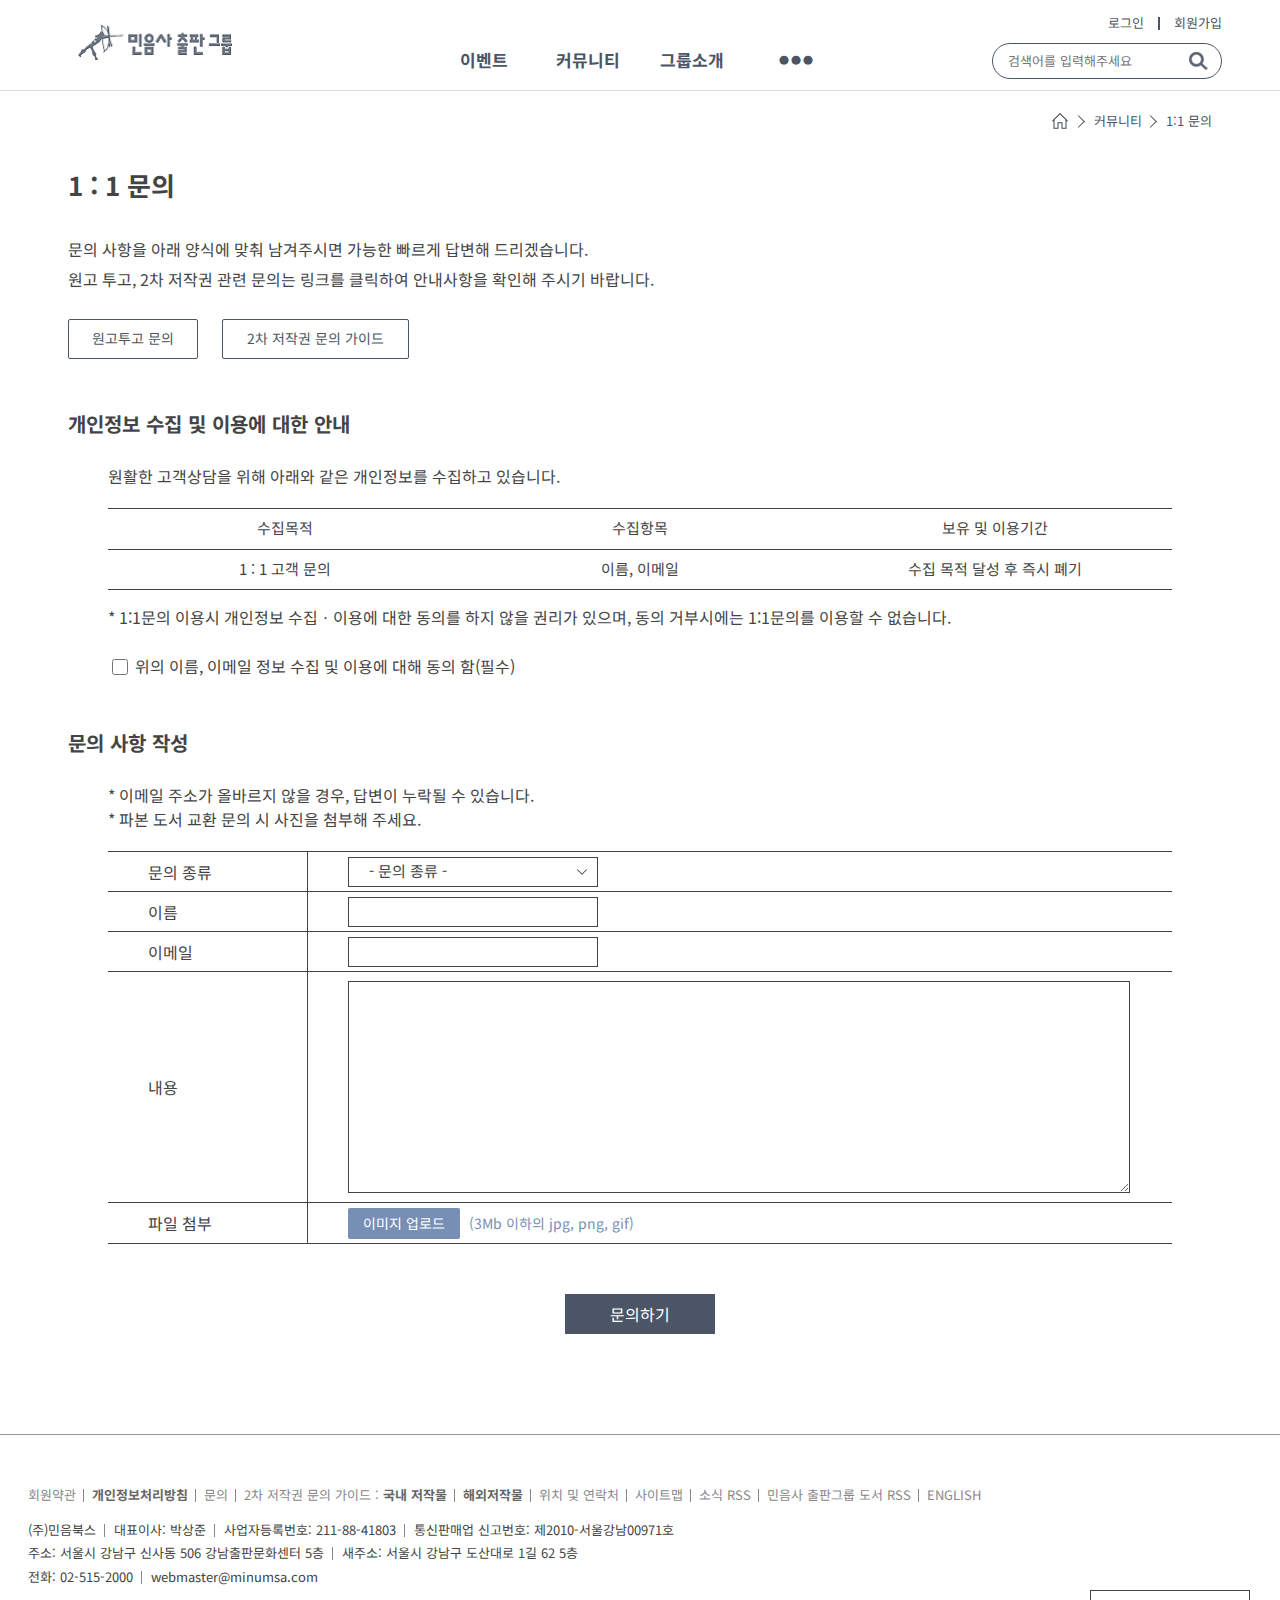
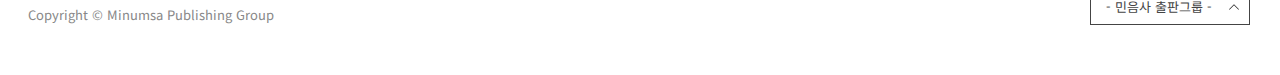
==== contact.html @ 5f8151c1 "first commit" ====
<!DOCTYPE html>
<html lang="ko">
<head>
    <meta charset="UTF-8">
    <meta http-equiv="X-UA-Compatible" content="IE=edge">
    <meta name="viewport" content="width=device-width">
    <meta name="author" content="ljy0123">
    <meta name="description" content="민음사 사이트 개인적으로 수정한 포트폴리오용 사이트입니다.">
    <meta name="keywords" content="웹퍼블리싱, 포트폴리오, 웹퍼블리싱 포트폴리오">

    <title>1:1 문의 | 민음사 출판그룹</title>

    <!-- css style -->
    <link rel="stylesheet" href="assets/css/reset.css">
    <link rel="stylesheet" href="assets/css/contact-style.css">

    <!-- favicon -->
    <link rel="stylesheet" href="assets/icons/favicon.ico">
    <link rel="apple-touch-icon-precomposed" sizes="72x72" href="assets/icons/favicon_72.png">
    <link rel="apple-touch-icon-precomposed" sizes="96x96" href="assets/icons/favicon_96.png">
    <link rel="apple-touch-icon-precomposed" sizes="144x144" href="assets/icons/favicon_144.png">
    <link rel="apple-touch-icon-precomposed" sizes="192x192" href="assets/icons/favicon_192.png">
    <link rel="icon" type="image/png" sizes="192x192"  href="assets/icons/favicon_192.png">
    <link rel="icon" type="image/png" sizes="32x32" href="assets/icons/favicon_32.png">
    <link rel="icon" type="image/png" sizes="96x96" href="assets/icons/favicon_96.png">
    <link rel="icon" type="image/png" sizes="16x16" href="assets/icons/favicon_16.png">

    <!-- 웹 폰트 -->
    <link href="https://fonts.googleapis.com/css2?family=Noto+Sans+KR:wght@100;300;400;500;700;900&display=swap" rel="stylesheet">

    <!-- HTLM5shiv ie6~8 -->
    <!--[if lt IE 9]> 
      <script src="assets/js/html5shiv.min.js"></script>
      <script type="text/javascript">
         alert("현재 브라우저는 지원하지 않습니다. 크롬 브라우저를 추천합니다.!");
      </script>
   <![endif]-->
</head>
<body>
    <div id="wrap">
        <header id="header">
            <div class="container">
                <div class="row">
                    <div class="header clearfix">
                        <h1 class="logo">
                            <a href="index.html">
                                <img src="assets/img/header-logo.png" alt="민음사 출판그룹 로고 이미지">
                            </a>
                        </h1>
                        <!-- //header_logo -->
                        <nav class="nav">
                            <ul class="clearfix">
                                <li><a href="javascript:;">이벤트</a>
                                    <ul class="submenu"></ul>
                                </li>
                                <li><a href="javascript:;">커뮤니티</a>
                                    <ul class="submenu">
                                        <li><a href="javascript:;">소식&amp;공지</a></li>
                                        <li><a href="javascript:;">행사스케치</a></li>
                                        <li><a href="javascript:;">자료실</a></li>
                                        <li><a href="javascript:;">동영상자료</a></li>
                                        <li><a href="javascript:;">책의 사생활</a></li>
                                        <li><a href="series1.html">연재</a></li>
                                        <li><a href="javascript:;">보도자료</a></li>
                                        <li><a href="javascript:;">원고투고</a></li>
                                        <li><a href="javascript:;">2차 저작권 가이드</a></li>
                                        <li><a href="contact.html">1:1 문의</a></li>
                                    </ul>
                                </li>
                                <li><a href="javascript:;">그룹소개</a>
                                    <ul class="submenu">
                                        <li><a href="javascript:;">브랜드 소개</a></li>
                                        <li><a href="javascript:;">인사말</a></li>
                                        <li><a href="javascript:;">역사</a></li>
                                        <li><a href="javascript:;">채용정보</a></li>
                                        <li><a href="javascript:;">거래처 안내</a></li>
                                        <li><a href="javascript:;">찾아오시는 길</a></li>
                                    </ul>
                                </li>
                                <li><a href="javascript:;">&#9679; &#9679; &#9679;</a>
                                    <ul class="submenu">
                                        <li><a href="javascript:;">출판그룹 도서 DB</a></li>
                                        <li><a href="javascript:;">출판그룹 작가 DB</a></li>
                                        <li><a href="javascript:;">도서목록 다운로드</a></li>
                                    </ul>
                                </li>
                            </ul>
                        </nav>
                        <!-- //nav -->
                        <div class="hd_right">
                            <div class="sign">
                                <a href="login.html" class="login">로그인</a>
                                <a href="javascript:;" class="signin">회원가입</a>
                            </div>
                            <!-- //log_in -->
                            <div class="search_area">
                                <form>
                                    <fieldset>
                                        <legend class="ir_so">검색창</legend>
                                        <label for="search"></label>
                                        <input type="text" id="search" class="search_text" placeholder="검색어를 입력해주세요">
                                        <button id="search_btn" type="submit" class="submit_btn" title="검색"></button>
                                    </fieldset>
                                </form>
                            </div>
                            <!-- //search -->
                        </div>
                        <!-- //hd_right -->
                    </div>
                </div>
            </div>
            <!-- //.header -->
            <div class="nav_bg"></div>
        </header>
        <!-- //#header -->

        <main id="main">
            <section id="loaction">
                <div class="container">
                    <div class="row">
                        <h2 class="ir_so">현재 위치 표시</h2>
                    <ul class="location">
                        <li>
                            <a href="index.html">
                                <img src="assets/img/home_icon.png" alt="홈으로 바로가기">
                            </a>
                        </li>
                        <li><span>커뮤니티</span></li>
                        <li><a href="contact.html">1:1 문의</a></li>
                    </ul>
                    <!-- //ul.location -->
                    </div>
                </div>
            </section>
            <!-- //#location -->
            
            <section id="contact">
                <div class="container">
                    <div class="row">
                        <div class="contact">
                            <h2>1 : 1 문의</h2>
                            <p>
                                문의 사항을 아래 양식에 맞춰 남겨주시면 가능한 빠르게 답변해 드리겠습니다.<br>
                                원고 투고, 2차 저작권 관련 문의는 링크를 클릭하여 안내사항을 확인해 주시기 바랍니다.
                            </p>
                            <ul>
                                <li><a href="javascript:;">원고투고 문의</a></li>
                                <li><a href="javascript:;">2차 저작권 문의 가이드</a></li>
                            </ul>
                            <!-- //contact - top_desc -->
                            <div class="contact_detail">
                                <form>
                                    <fieldset>
                                        <div class="privacy">
                                            <h3>개인정보 수집 및 이용에 대한 안내</h3>
                                            <p>원활한 고객상담을 위해 아래와 같은 개인정보를 수집하고 있습니다.</p>
                                            <table class="privacy_table">
                                                <caption class="ir_so">개인정보 수집 및 이용에 대한 안내</caption>
                                                <colgroup>
                                                    <col span="3" style ="width : 33.3333%">
                                                </colgroup>
                                                <thead>
                                                    <tr>
                                                        <td>수집목적</td>
                                                        <td>수집항목</td>
                                                        <td>보유 및 이용기간</td>
                                                    </tr>
                                                </thead>
                                                <tbody>
                                                    <tr>
                                                        <td>1 : 1 고객 문의</td>
                                                        <td>이름, 이메일</td>
                                                        <td>수집 목적 달성 후 즉시 폐기</td>
                                                    </tr>
                                                </tbody>
                                            </table>
                                            <em>* 1:1문의 이용시 개인정보 수집ㆍ이용에 대한 동의를 하지 않을 권리가 있으며, 동의 거부시에는 1:1문의를 이용할 수 없습니다.</em>
                                            <div class="privacy_input">
                                                <input type="checkbox" id="privacy_agree" class="contact_form">
                                                <label for="privacy_agree">위의 이름, 이메일 정보 수집 및 이용에 대해 동의 함(필수)</label>
                                                <span class="error">필수 선택 항목 입니다.</span>
                                            </div>
                                        </div>
                                        <!-- //privacy -->
                                        <div class="detail">
                                            <h3>문의 사항 작성</h3>
                                            <p>
                                                * 이메일 주소가 올바르지 않을 경우, 답변이 누락될 수 있습니다.<br>
                                                * 파본 도서 교환 문의 시 사진을 첨부해 주세요.
                                            </p>
                                            <table>
                                                <caption class="ir_so">문의 사항 작성 표</caption>
                                                <colgroup>
                                                    <col style = "width : 200px">
                                                    <col>
                                                </colgroup>
                                                <tbody>
                                                    <tr>
                                                        <td>
                                                            <label for="contact_type">문의 종류</label>
                                                        </td>
                                                        <td>
                                                            <select name="contact_type" id="contact_type" class="contact_form">
                                                                <option value="#">- 문의 종류 -</option>
                                                                <option value="contact1">홈페이지 이용 문의</option>
                                                                <option value="contact2">구매/파본/교환</option>
                                                                <option value="contact3">민음사 도서 문의</option>
                                                                <option value="contact4">황금가지 도서 문의</option>
                                                                <option value="contact5">민음인 도서 문의</option>
                                                                <option value="contact6">판미동 도서 문의</option>
                                                                <option value="contact7">사이언스북스 도서 문의</option>
                                                                <option value="contact8">세미콜론 도서 문의</option>
                                                                <option value="contact9">반비 도서 문의</option>
                                                                <option value="contact10">민음북클럽 문의</option>
                                                                <option value="contact11">문학잡지&lt;릿터&gt;문의</option>
                                                                <option value="contact12">인문잡지&lt;한편&gt;문의</option>
                                                            </select>
                                                            <span class="error">필수 선택 항목 입니다.</span>
                                                        </td>
                                                    </tr>
                                                    <tr>
                                                        <td>
                                                            <label for="user_name">이름</label>
                                                        </td>
                                                        <td>
                                                            <input type="text" id="user_name" name="user_name" class="contact_form">
                                                            <span class="error">필수 입력 항목 입니다.</span>
                                                        </td>
                                                    </tr>
                                                    <tr>
                                                        <td>
                                                            <label for="user_email">이메일</label>
                                                        </td>
                                                        <td>
                                                            <input type="email" id="user_email" name="user_email" class="contact_form email">
                                                            <span class="error">필수 입력 항목 입니다.</span>
                                                        </td>
                                                    </tr>
                                                    <tr>
                                                        <td>
                                                            <label for="contact_content">내용</label>
                                                        </td>
                                                        <td>
                                                            <textarea name="contact_content" id="contact_content" cols="120" rows="10" class="contact_form"></textarea>
                                                            <br><span class="error">필수 입력 항목 입니다.</span>
                                                        </td>
                                                    </tr>
                                                    <tr>
                                                        <td>
                                                            파일 첨부
                                                        </td>
                                                        <td>
                                                            <div class="addfile_btn">
                                                                <label for="contact_addfile">이미지 업로드</label>
                                                                <input type="file" id="contact_addfile" name="contact_addfile" accept=".jpg,.png,.gif">
                                                            </div>
                                                            <em>
                                                                (3Mb 이하의 jpg, png, gif)
                                                            </em>
                                                        </td>
                                                    </tr>
                                                </tbody>
                                            </table>
                                        </div>
                                        <!-- // detail -->
                                        <div class="contact_btn">
                                            <button type="submit" class="ct_btn" title="문의하기">문의하기</button>
                                        </div>
                                        <!-- // contact_btn -->
                                    </fieldset>
                                </form>
                            </div>
                            <!-- //contact_detail -->
                        </div>
                        <!-- //.contact -->
                    </div>
                </div>
            </section>
            <!-- //#contact -->
        </main>
        <!-- //main -->
        
        <footer id="footer">
            <div class="container">
                <div class="row">
                    <div class="footer clearfix">
                        <div class="footer_left">
                            <div class="footer_link">
                                <ul>
                                    <li><a href="javascript:;">회원약관</a></li>
                                    <li><a href="javascript:;"><b>개인정보처리방침</b></a></li>
                                    <li><a href="javascript:;">문의</a></li>
                                    <li>
                                        <a href="javascript:;">
                                            <span>2차 저작권 문의 가이드 :</span>
                                            <b>국내 저작물</b>
                                        </a>
                                    </li>
                                    <li><a href="javascript:;"><b>해외저작물</b></a></li>
                                    <li><a href="javascript:;">위치 및 연락처</a></li>
                                    <li><a href="javascript:;">사이트맵</a></li>
                                    <li><a href="javascript:;">소식 RSS</a></li>
                                    <li><a href="javascript:;">민음사 출판그룹 도서 RSS</a></li>
                                    <li><a href="javascript:;">ENGLISH</a></li>
                                </ul>
                            </div>
                            <!-- //footer_link -->
                            <div class="footer_info">
                                <address>
                                    <span>(주)민음북스</span>
                                    <span>대표이사: 박상준</span>
                                    <span>사업자등록번호: 211-88-41803</span>
                                    <span class="no_bar">통신판매업 신고번호: 제2010-서울강남00971호</span>
                                    <span>주소: 서울시 강남구 신사동 506 강남출판문화센터 5층</span>
                                    <span class="no_bar">새주소: 서울시 강남구 도산대로 1길 62 5층</span>
                                    <span>전화: 02-515-2000</span>
                                    <span class="no_bar">webmaster@minumsa.com</span>
                                </address>
                            </div>
                            <!-- //footer_info -->
                            <div class="footer_copy">
                                <p>Copyright © Minumsa Publishing Group</p>
                            </div>
                        </div>
                        <!-- //footer_left -->
                        <div class="footer_right">
                            <div class="familysite">
                                <label for="family_select" class="ir_so">민음사 출판그룹 패밀리 사이트</label>
                                <select id="family_select" name="family_select">
                                    <option value="#"> - 민음사 출판그룹 -</option>
                                    <option value="#">민음사 출판그룹</option>
                                    <option value="#">민음사</option>
                                    <option value="#">황금가지</option>
                                    <option value="#">사이언스북스</option>
                                    <option value="#">세미콜론</option>
                                    <option value="#">민음인</option>
                                    <option value="#">판미동</option>
                                    <option value="#">반비</option>
                                    <option value="#">펄프</option>
                                    <option value="#">비룡소</option>
                                </select>
                            </div>
                            <!-- //familysite -->
                        </div>
                        <!-- //footer_right -->
                    </div>
                    <!-- //.footer -->
                </div>
            </div>
        </footer>
        <!-- //#footer -->
    </div>
    <!-- //wrap -->

    <!-- javascript -->
    <script src="assets/js/contact.js"></script>
</body>
</html>
---- assets/css/contact-style.css ----
@charset "utf-8";

/* layout */
#wrap {
    min-width: 1280px;
    overflow: hidden;
    background: #fff;
}
#header {
    height: 90px;
    background-color: #fff;
    border-bottom: 1px solid #ddd;
}
#main {margin-bottom: 100px;}
#loaction {margin: 20px 0;}
#series {}
#footer {border-top: 1px solid #999;}

/* container */
.container {
    position: relative;
    width: 1280px; height: inherit;
    margin: 0 auto;
}

/* row */
.row {padding: 0 28px;}

/* header */
.header {height: 90px;}
.header .logo {
    float: left;
    width: 155px; height: 60px; 
    padding: 24px 0 0 50px;
    box-sizing: border-box;
}
.header .logo img {width: 155px;}

.header .nav {
    width: 416px; height: 60px;
    margin: 0 auto;
    padding-top: 30px;
}
.header .nav > ul > li {
    float: left;
    width: 25%;
    text-align: center;
}
.header .nav > ul > li > a {
    display: block;
    position: relative;
    height: 60px;
    line-height: 60px;
    font-size: 17px;
    font-weight: 700;
    color: #4b5565;
}
.header .nav > ul > li > a::after {
    content: '';
	position: absolute; 
    left: 50%; bottom: 0;
    z-index: 20;
	width: 0; height: 2px; 
    background: #778fb5;
	transition: all .3s ease-in-out;
}
.header .nav > ul > li:hover > a {color: #778fb5;}
.header .nav > ul > li:hover > a::after {
    left: 0;
    width: 100%;
}
.header .nav > ul > li:nth-child(4) > a {font-size: 10px;}

.submenu {
    display: none;
    position: absolute;
    left: 0; top: 90px;
    z-index: 10;
    width: 100%; height: 60px; 
    line-height: 60px; 
    text-align: center;
}
.submenu > div:first-child {height: 0;}
.submenu li {
    display: inline-block;
    padding: 0 16px;
}
.submenu li a {
    display: block;
    position: relative;
    font-size: 16px;
    font-weight: 500;
    color: #4b5565;
}
.submenu li a::after {
    content: '';
	position: absolute;
    left: 50%; bottom: 0;
	width: 0; height: 2px;
    background: #778fb5;
	transition: all .3s ease-in-out;
}
.submenu li:hover a{color: #778fb5;}
.submenu li:hover a::after {
    left: 0;
    width: 100%;
}
.header .nav > ul > li:hover .submenu {display: block;}

.header .hd_right {
    position: absolute; 
    right: 58px; top: 13px;
}
.header .hd_right .sign {
    padding-bottom: 10px;
    text-align: right;
}
.header .hd_right .sign a {
    color: #4b5565;
    font-weight: 400;
}
.header .hd_right .sign a.login {
    position: relative; 
    margin-right: 26px;
}
.header .hd_right .sign a.signin::before {
    content: ''; 
    position: absolute; 
    right: 62px; top: 4px; 
    width: 2px; height: 13px; 
    background-color: #4b5565;
    cursor: auto;
}

.header .hd_right .search_area form fieldset {
    position: relative;
    height: 36px;
}
.header .hd_right .search_area form fieldset input.search_text {
    width: 230px; height: 36px;
    padding: 0 41px 1px 15px;
    border: 1px solid #4b5565;
    border-radius: 20px;
    box-sizing: border-box;
    outline: 0;
}
.header .hd_right .search_area form fieldset button.submit_btn {
    position: absolute;
    top: 0; right: 6px;
    width: 36px; height: 36px;
    background: url(../img/search_img.png) no-repeat;
}
.nav_bg {
    display: none;
    position: absolute;
    left: 0; top: 91px;
    z-index: 9;
    width: 100%; height: 60px;
    min-width: 1280px;
    background: rgba(255,255,255,0.9);
}

/* location */
ul.location {
    padding: 0 40px;
    text-align: right;
}
ul.location > li {
    display: inline-block;
    position: relative;
    height: 24px;
    margin-right: 20px;
    vertical-align: middle;
}
ul.location > li:last-child {margin-right: 0;}
ul.location > li::after {
    content: '';
    display: block;
    position: absolute;
    right: -13px; top: 6px;
    width: 8px; height: 8px;
    border-top: 1px solid #4b5565;
    border-right: 1px solid #4b5565;
    transform: rotate(45deg);

}
ul.location > li:last-child::after {display: none;}
ul.location > li a, ul.location > li span {color: #4b5565;}

/* contact */
.contact {
    padding: 0 40px;
    box-sizing: border-box;
}
.contact h2 {
    display: inline-block;
    margin: 10px 0 30px 0;
    font-size: 26px;
    font-weight: 700;
    color: #444;
}
.contact > p {
    margin-bottom: 25px;
    font-size: 16px;
    line-height: 30px;
}
.contact > ul > li {
    display: inline-block;
    margin-right: 20px;
    text-align: center;
}
.contact > ul > li > a {
    display: block;
    padding: 8px 20px 9px;
    border: 1px solid #4b5565;
    border-radius: 2px;
    font-size: 14px;
    color: #4b5565;
}
.contact > ul > li:first-child > a {width: 88px;}
.contact > ul > li:last-child > a {width: 145px;}
.contact > ul > li > a:hover {
    border: 1px solid #81a0d0;
    color: #81a0d0;
}

.contact .contact_detail form fieldset .privacy {margin-top: 50px;}
.contact .contact_detail form fieldset .privacy h3 {
    margin-bottom: 25px;
    font-size: 20px;
    font-weight: 700;
}
.contact .contact_detail form fieldset .privacy > p {
    margin: 0 0 20px 40px;
    font-size: 16px;
}
.contact .contact_detail form fieldset .privacy .privacy_table {
    width: 1064px;
    margin: 0 40px;
    text-align: center;
    font-size: 15px;
    border-top: 1px solid #444;
    border-bottom: 1px solid #444;
}
.contact .contact_detail form fieldset .privacy .privacy_table thead tr td {border-bottom: 1px solid #444;}
.contact .contact_detail form fieldset .privacy .privacy_table tr td {padding: 8px 0 9px;}
.contact .contact_detail form fieldset .privacy em {
    display: block;
    margin: 15px 40px 25px;
    font-size: 16px;
}
.contact .contact_detail form fieldset .privacy .privacy_input  {margin-left: 40px;}
.contact .contact_detail form fieldset .privacy .privacy_input input[type=checkbox] {
    width: 16px; height: 16px;
    vertical-align: bottom;
}
.contact .contact_detail form fieldset .privacy .privacy_input label {font-size: 16px;}

.contact .contact_detail form fieldset .detail {margin-top: 50px;}
.contact .contact_detail form fieldset .detail h3 {
    margin-bottom: 25px;
    font-size: 20px;
    font-weight: 700;
}
.contact .contact_detail form fieldset .detail p {
    margin: 0 0 20px 40px;
    font-size: 16px;
}
.contact .contact_detail form fieldset .detail table {
    width: 1064px;
    margin: 0 40px;
    font-size: 16px;
    border-top: 1px solid #444;
    border-bottom: 1px solid #444;
}
.contact .contact_detail form fieldset .detail table colgroup col:first-child{border-right: 1px solid #444;}
.contact .contact_detail form fieldset .detail table tbody tr td {
    height: 40px;
    padding: 4px 40px;
    border-bottom: 1px solid #444;
    box-sizing: border-box;
    vertical-align: middle;
}
.contact .contact_detail form fieldset .detail table tbody tr td:first-child {
    border-right: 1px solid #444;
}
.contact .contact_detail form fieldset .detail table tbody tr:last-child td {border-bottom: 0;}

.contact .contact_detail form fieldset .detail table tbody tr td select {
    width: 250px; height: 30px;
    padding-left: 20px;
    border: 1px solid #444;
    box-sizing: border-box;
    border-radius: 0;
    font-size: 15px;
    -webkit-appearance: none;
    -moz-appearance: none;
    appearance: none;
    background: url(../img/down.svg) no-repeat right 10px center;
    background-size: 10px;
}
.contact .contact_detail form fieldset .detail table tbody tr td input[type=text], 
.contact .contact_detail form fieldset .detail table tbody tr td input[type=email] {
    width: 250px; height: 30px;
    padding: 0 10px;
    border: 1px solid #444;
    box-sizing: border-box;
}
.contact .contact_detail form fieldset .detail table tbody tr td .addfile_btn {display: inline-block;}
.contact .contact_detail form fieldset .detail table tbody tr td .addfile_btn label {
    display: block;
    width: 82px;
    padding: 5px 15px;
    border-radius: 2px;
    background-color: #778fb5;
    font-size: 14px;
    color: #fff;
    cursor: pointer;
}
.contact .contact_detail form fieldset .detail table tbody tr td .addfile_btn label:hover {background-color: #81a0d0;}
.contact .contact_detail form fieldset .detail table tbody tr td .addfile_btn input[type=file] {
    position: absolute; 
    width: 1px; height: 1px;
    margin: -1px;
    padding: 0;
    border: 0;
    overflow: hidden;
    clip:rect(0,0,0,0);
}
.contact .contact_detail form fieldset .detail table tbody tr td em {
    margin-left: 5px;
    font-size: 14px;
    color: #778fb5;
}
.contact .contact_detail form fieldset .detail table tbody tr td textarea {
    width: 760px;
    max-width: 760px;
    height: 200px;
    margin-top: 5px;
    padding: 5px 10px;
    border: 1px solid #444;
    border-radius: 0;
    background-color: #fff;
}

.contact .contact_detail form fieldset .contact_btn {
    margin-top: 50px;
    text-align: center;
}
.contact .contact_detail form fieldset .contact_btn .ct_btn {
    width: 150px; height: 40px;
    background: #4b5565;
    font-size: 16px;
    color: #fff;
}

.error {
    display: none;
    font-size: 14px;
    color: red;
}

/* footer */
.footer {padding: 50px 0;}
.footer .footer_left .footer_link {margin-bottom: 15px;}
.footer .footer_left .footer_link ul li {
    position: relative;
    display: inline-block; 
    padding-right: 12px;
}
.footer .footer_left .footer_link ul li::after {
    content: '';
    position: absolute;
    right: 4px; top: 4px;
    width: 1px; height: 13px;
    background: #888;
}
.footer .footer_left .footer_link ul li:last-child::after {
    width: 0; height: 0;
}
.footer .footer_left .footer_link ul li a {color: #888;}
.footer .footer_left .footer_link ul li a b {color: #666;}

.footer .footer_left .footer_info address {width: 660px;}
.footer .footer_left .footer_info address span {
    display: inline-block;
    position: relative;
    padding: 0 14px 4px 0;
}
.footer .footer_left .footer_info address span::after {
    content: '';
    position: absolute;
    right: 5px; top: 4px;
    width: 1px; height: 13px;
    background: #888;
}
.footer .footer_left .footer_info address span.no_bar::after {
    width: 0; height: 0;
}

.footer .footer_left .footer_copy {margin-top: 15px;}
.footer .footer_left .footer_copy p {color: #888;}

.footer .footer_right {
    position: absolute;
    right: 30px; bottom: 50px;
}
.footer .footer_right .familysite select {
    width: 160px; height: 35px;
    margin: 0;
    padding-left: 15px;
    border: 1px solid #444;
    border-radius: 0;
    box-sizing: border-box;
    -webkit-appearance: none;
    -moz-appearance: none;
    appearance: none;
    background: url(../img/up.svg) no-repeat right 10px center;
    background-size: 10px;
}
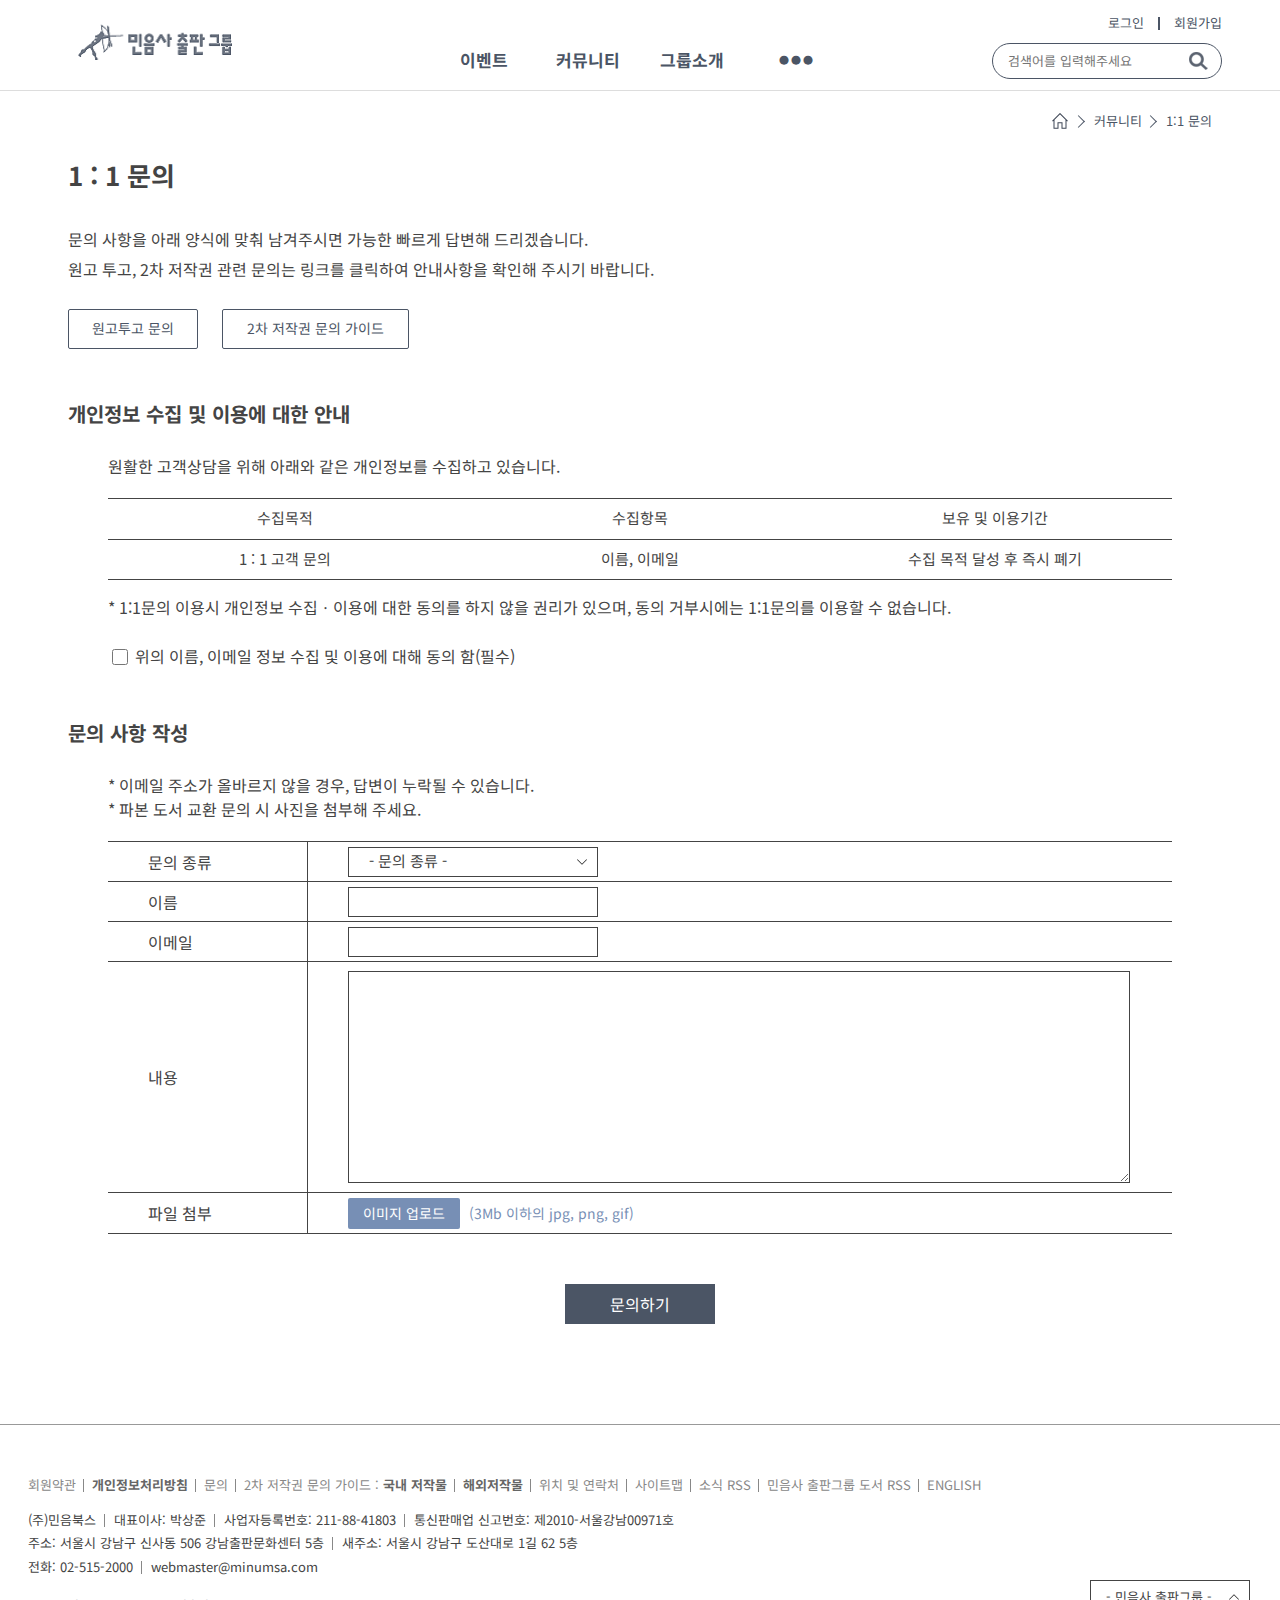
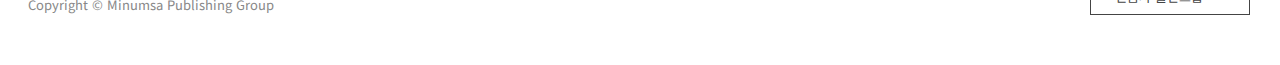
==== commit 33c63867: "Add files via upload" ====
--- a/contact.html
+++ b/contact.html
@@ -1,358 +1,358 @@
-<!DOCTYPE html>
-<html lang="ko">
-<head>
-    <meta charset="UTF-8">
-    <meta http-equiv="X-UA-Compatible" content="IE=edge">
-    <meta name="viewport" content="width=device-width">
-    <meta name="author" content="ljy0123">
-    <meta name="description" content="민음사 사이트 개인적으로 수정한 포트폴리오용 사이트입니다.">
-    <meta name="keywords" content="웹퍼블리싱, 포트폴리오, 웹퍼블리싱 포트폴리오">
-
-    <title>1:1 문의 | 민음사 출판그룹</title>
-
-    <!-- css style -->
-    <link rel="stylesheet" href="assets/css/reset.css">
-    <link rel="stylesheet" href="assets/css/contact-style.css">
-
-    <!-- favicon -->
-    <link rel="stylesheet" href="assets/icons/favicon.ico">
-    <link rel="apple-touch-icon-precomposed" sizes="72x72" href="assets/icons/favicon_72.png">
-    <link rel="apple-touch-icon-precomposed" sizes="96x96" href="assets/icons/favicon_96.png">
-    <link rel="apple-touch-icon-precomposed" sizes="144x144" href="assets/icons/favicon_144.png">
-    <link rel="apple-touch-icon-precomposed" sizes="192x192" href="assets/icons/favicon_192.png">
-    <link rel="icon" type="image/png" sizes="192x192"  href="assets/icons/favicon_192.png">
-    <link rel="icon" type="image/png" sizes="32x32" href="assets/icons/favicon_32.png">
-    <link rel="icon" type="image/png" sizes="96x96" href="assets/icons/favicon_96.png">
-    <link rel="icon" type="image/png" sizes="16x16" href="assets/icons/favicon_16.png">
-
-    <!-- 웹 폰트 -->
-    <link href="https://fonts.googleapis.com/css2?family=Noto+Sans+KR:wght@100;300;400;500;700;900&display=swap" rel="stylesheet">
-
-    <!-- HTLM5shiv ie6~8 -->
-    <!--[if lt IE 9]> 
-      <script src="assets/js/html5shiv.min.js"></script>
-      <script type="text/javascript">
-         alert("현재 브라우저는 지원하지 않습니다. 크롬 브라우저를 추천합니다.!");
-      </script>
-   <![endif]-->
-</head>
-<body>
-    <div id="wrap">
-        <header id="header">
-            <div class="container">
-                <div class="row">
-                    <div class="header clearfix">
-                        <h1 class="logo">
-                            <a href="index.html">
-                                <img src="assets/img/header-logo.png" alt="민음사 출판그룹 로고 이미지">
-                            </a>
-                        </h1>
-                        <!-- //header_logo -->
-                        <nav class="nav">
-                            <ul class="clearfix">
-                                <li><a href="javascript:;">이벤트</a>
-                                    <ul class="submenu"></ul>
-                                </li>
-                                <li><a href="javascript:;">커뮤니티</a>
-                                    <ul class="submenu">
-                                        <li><a href="javascript:;">소식&amp;공지</a></li>
-                                        <li><a href="javascript:;">행사스케치</a></li>
-                                        <li><a href="javascript:;">자료실</a></li>
-                                        <li><a href="javascript:;">동영상자료</a></li>
-                                        <li><a href="javascript:;">책의 사생활</a></li>
-                                        <li><a href="series1.html">연재</a></li>
-                                        <li><a href="javascript:;">보도자료</a></li>
-                                        <li><a href="javascript:;">원고투고</a></li>
-                                        <li><a href="javascript:;">2차 저작권 가이드</a></li>
-                                        <li><a href="contact.html">1:1 문의</a></li>
-                                    </ul>
-                                </li>
-                                <li><a href="javascript:;">그룹소개</a>
-                                    <ul class="submenu">
-                                        <li><a href="javascript:;">브랜드 소개</a></li>
-                                        <li><a href="javascript:;">인사말</a></li>
-                                        <li><a href="javascript:;">역사</a></li>
-                                        <li><a href="javascript:;">채용정보</a></li>
-                                        <li><a href="javascript:;">거래처 안내</a></li>
-                                        <li><a href="javascript:;">찾아오시는 길</a></li>
-                                    </ul>
-                                </li>
-                                <li><a href="javascript:;">&#9679; &#9679; &#9679;</a>
-                                    <ul class="submenu">
-                                        <li><a href="javascript:;">출판그룹 도서 DB</a></li>
-                                        <li><a href="javascript:;">출판그룹 작가 DB</a></li>
-                                        <li><a href="javascript:;">도서목록 다운로드</a></li>
-                                    </ul>
-                                </li>
-                            </ul>
-                        </nav>
-                        <!-- //nav -->
-                        <div class="hd_right">
-                            <div class="sign">
-                                <a href="login.html" class="login">로그인</a>
-                                <a href="javascript:;" class="signin">회원가입</a>
-                            </div>
-                            <!-- //log_in -->
-                            <div class="search_area">
-                                <form>
-                                    <fieldset>
-                                        <legend class="ir_so">검색창</legend>
-                                        <label for="search"></label>
-                                        <input type="text" id="search" class="search_text" placeholder="검색어를 입력해주세요">
-                                        <button id="search_btn" type="submit" class="submit_btn" title="검색"></button>
-                                    </fieldset>
-                                </form>
-                            </div>
-                            <!-- //search -->
-                        </div>
-                        <!-- //hd_right -->
-                    </div>
-                </div>
-            </div>
-            <!-- //.header -->
-            <div class="nav_bg"></div>
-        </header>
-        <!-- //#header -->
-
-        <main id="main">
-            <section id="loaction">
-                <div class="container">
-                    <div class="row">
-                        <h2 class="ir_so">현재 위치 표시</h2>
-                    <ul class="location">
-                        <li>
-                            <a href="index.html">
-                                <img src="assets/img/home_icon.png" alt="홈으로 바로가기">
-                            </a>
-                        </li>
-                        <li><span>커뮤니티</span></li>
-                        <li><a href="contact.html">1:1 문의</a></li>
-                    </ul>
-                    <!-- //ul.location -->
-                    </div>
-                </div>
-            </section>
-            <!-- //#location -->
-            
-            <section id="contact">
-                <div class="container">
-                    <div class="row">
-                        <div class="contact">
-                            <h2>1 : 1 문의</h2>
-                            <p>
-                                문의 사항을 아래 양식에 맞춰 남겨주시면 가능한 빠르게 답변해 드리겠습니다.<br>
-                                원고 투고, 2차 저작권 관련 문의는 링크를 클릭하여 안내사항을 확인해 주시기 바랍니다.
-                            </p>
-                            <ul>
-                                <li><a href="javascript:;">원고투고 문의</a></li>
-                                <li><a href="javascript:;">2차 저작권 문의 가이드</a></li>
-                            </ul>
-                            <!-- //contact - top_desc -->
-                            <div class="contact_detail">
-                                <form>
-                                    <fieldset>
-                                        <div class="privacy">
-                                            <h3>개인정보 수집 및 이용에 대한 안내</h3>
-                                            <p>원활한 고객상담을 위해 아래와 같은 개인정보를 수집하고 있습니다.</p>
-                                            <table class="privacy_table">
-                                                <caption class="ir_so">개인정보 수집 및 이용에 대한 안내</caption>
-                                                <colgroup>
-                                                    <col span="3" style ="width : 33.3333%">
-                                                </colgroup>
-                                                <thead>
-                                                    <tr>
-                                                        <td>수집목적</td>
-                                                        <td>수집항목</td>
-                                                        <td>보유 및 이용기간</td>
-                                                    </tr>
-                                                </thead>
-                                                <tbody>
-                                                    <tr>
-                                                        <td>1 : 1 고객 문의</td>
-                                                        <td>이름, 이메일</td>
-                                                        <td>수집 목적 달성 후 즉시 폐기</td>
-                                                    </tr>
-                                                </tbody>
-                                            </table>
-                                            <em>* 1:1문의 이용시 개인정보 수집ㆍ이용에 대한 동의를 하지 않을 권리가 있으며, 동의 거부시에는 1:1문의를 이용할 수 없습니다.</em>
-                                            <div class="privacy_input">
-                                                <input type="checkbox" id="privacy_agree" class="contact_form">
-                                                <label for="privacy_agree">위의 이름, 이메일 정보 수집 및 이용에 대해 동의 함(필수)</label>
-                                                <span class="error">필수 선택 항목 입니다.</span>
-                                            </div>
-                                        </div>
-                                        <!-- //privacy -->
-                                        <div class="detail">
-                                            <h3>문의 사항 작성</h3>
-                                            <p>
-                                                * 이메일 주소가 올바르지 않을 경우, 답변이 누락될 수 있습니다.<br>
-                                                * 파본 도서 교환 문의 시 사진을 첨부해 주세요.
-                                            </p>
-                                            <table>
-                                                <caption class="ir_so">문의 사항 작성 표</caption>
-                                                <colgroup>
-                                                    <col style = "width : 200px">
-                                                    <col>
-                                                </colgroup>
-                                                <tbody>
-                                                    <tr>
-                                                        <td>
-                                                            <label for="contact_type">문의 종류</label>
-                                                        </td>
-                                                        <td>
-                                                            <select name="contact_type" id="contact_type" class="contact_form">
-                                                                <option value="#">- 문의 종류 -</option>
-                                                                <option value="contact1">홈페이지 이용 문의</option>
-                                                                <option value="contact2">구매/파본/교환</option>
-                                                                <option value="contact3">민음사 도서 문의</option>
-                                                                <option value="contact4">황금가지 도서 문의</option>
-                                                                <option value="contact5">민음인 도서 문의</option>
-                                                                <option value="contact6">판미동 도서 문의</option>
-                                                                <option value="contact7">사이언스북스 도서 문의</option>
-                                                                <option value="contact8">세미콜론 도서 문의</option>
-                                                                <option value="contact9">반비 도서 문의</option>
-                                                                <option value="contact10">민음북클럽 문의</option>
-                                                                <option value="contact11">문학잡지&lt;릿터&gt;문의</option>
-                                                                <option value="contact12">인문잡지&lt;한편&gt;문의</option>
-                                                            </select>
-                                                            <span class="error">필수 선택 항목 입니다.</span>
-                                                        </td>
-                                                    </tr>
-                                                    <tr>
-                                                        <td>
-                                                            <label for="user_name">이름</label>
-                                                        </td>
-                                                        <td>
-                                                            <input type="text" id="user_name" name="user_name" class="contact_form">
-                                                            <span class="error">필수 입력 항목 입니다.</span>
-                                                        </td>
-                                                    </tr>
-                                                    <tr>
-                                                        <td>
-                                                            <label for="user_email">이메일</label>
-                                                        </td>
-                                                        <td>
-                                                            <input type="email" id="user_email" name="user_email" class="contact_form email">
-                                                            <span class="error">필수 입력 항목 입니다.</span>
-                                                        </td>
-                                                    </tr>
-                                                    <tr>
-                                                        <td>
-                                                            <label for="contact_content">내용</label>
-                                                        </td>
-                                                        <td>
-                                                            <textarea name="contact_content" id="contact_content" cols="120" rows="10" class="contact_form"></textarea>
-                                                            <br><span class="error">필수 입력 항목 입니다.</span>
-                                                        </td>
-                                                    </tr>
-                                                    <tr>
-                                                        <td>
-                                                            파일 첨부
-                                                        </td>
-                                                        <td>
-                                                            <div class="addfile_btn">
-                                                                <label for="contact_addfile">이미지 업로드</label>
-                                                                <input type="file" id="contact_addfile" name="contact_addfile" accept=".jpg,.png,.gif">
-                                                            </div>
-                                                            <em>
-                                                                (3Mb 이하의 jpg, png, gif)
-                                                            </em>
-                                                        </td>
-                                                    </tr>
-                                                </tbody>
-                                            </table>
-                                        </div>
-                                        <!-- // detail -->
-                                        <div class="contact_btn">
-                                            <button type="submit" class="ct_btn" title="문의하기">문의하기</button>
-                                        </div>
-                                        <!-- // contact_btn -->
-                                    </fieldset>
-                                </form>
-                            </div>
-                            <!-- //contact_detail -->
-                        </div>
-                        <!-- //.contact -->
-                    </div>
-                </div>
-            </section>
-            <!-- //#contact -->
-        </main>
-        <!-- //main -->
-        
-        <footer id="footer">
-            <div class="container">
-                <div class="row">
-                    <div class="footer clearfix">
-                        <div class="footer_left">
-                            <div class="footer_link">
-                                <ul>
-                                    <li><a href="javascript:;">회원약관</a></li>
-                                    <li><a href="javascript:;"><b>개인정보처리방침</b></a></li>
-                                    <li><a href="javascript:;">문의</a></li>
-                                    <li>
-                                        <a href="javascript:;">
-                                            <span>2차 저작권 문의 가이드 :</span>
-                                            <b>국내 저작물</b>
-                                        </a>
-                                    </li>
-                                    <li><a href="javascript:;"><b>해외저작물</b></a></li>
-                                    <li><a href="javascript:;">위치 및 연락처</a></li>
-                                    <li><a href="javascript:;">사이트맵</a></li>
-                                    <li><a href="javascript:;">소식 RSS</a></li>
-                                    <li><a href="javascript:;">민음사 출판그룹 도서 RSS</a></li>
-                                    <li><a href="javascript:;">ENGLISH</a></li>
-                                </ul>
-                            </div>
-                            <!-- //footer_link -->
-                            <div class="footer_info">
-                                <address>
-                                    <span>(주)민음북스</span>
-                                    <span>대표이사: 박상준</span>
-                                    <span>사업자등록번호: 211-88-41803</span>
-                                    <span class="no_bar">통신판매업 신고번호: 제2010-서울강남00971호</span>
-                                    <span>주소: 서울시 강남구 신사동 506 강남출판문화센터 5층</span>
-                                    <span class="no_bar">새주소: 서울시 강남구 도산대로 1길 62 5층</span>
-                                    <span>전화: 02-515-2000</span>
-                                    <span class="no_bar">webmaster@minumsa.com</span>
-                                </address>
-                            </div>
-                            <!-- //footer_info -->
-                            <div class="footer_copy">
-                                <p>Copyright © Minumsa Publishing Group</p>
-                            </div>
-                        </div>
-                        <!-- //footer_left -->
-                        <div class="footer_right">
-                            <div class="familysite">
-                                <label for="family_select" class="ir_so">민음사 출판그룹 패밀리 사이트</label>
-                                <select id="family_select" name="family_select">
-                                    <option value="#"> - 민음사 출판그룹 -</option>
-                                    <option value="#">민음사 출판그룹</option>
-                                    <option value="#">민음사</option>
-                                    <option value="#">황금가지</option>
-                                    <option value="#">사이언스북스</option>
-                                    <option value="#">세미콜론</option>
-                                    <option value="#">민음인</option>
-                                    <option value="#">판미동</option>
-                                    <option value="#">반비</option>
-                                    <option value="#">펄프</option>
-                                    <option value="#">비룡소</option>
-                                </select>
-                            </div>
-                            <!-- //familysite -->
-                        </div>
-                        <!-- //footer_right -->
-                    </div>
-                    <!-- //.footer -->
-                </div>
-            </div>
-        </footer>
-        <!-- //#footer -->
-    </div>
-    <!-- //wrap -->
-
-    <!-- javascript -->
-    <script src="assets/js/contact.js"></script>
-</body>
+<!DOCTYPE html>
+<html lang="ko">
+<head>
+    <meta charset="UTF-8">
+    <meta http-equiv="X-UA-Compatible" content="IE=edge">
+    <meta name="viewport" content="width=device-width">
+    <meta name="author" content="ljy0123">
+    <meta name="description" content="민음사 사이트 개인적으로 수정한 포트폴리오용 사이트입니다.">
+    <meta name="keywords" content="웹퍼블리싱, 포트폴리오, 웹퍼블리싱 포트폴리오">
+
+    <title>1:1 문의 | 민음사 출판그룹</title>
+
+    <!-- css style -->
+    <link rel="stylesheet" href="assets/css/reset.css">
+    <link rel="stylesheet" href="assets/css/contact-style.css">
+
+    <!-- favicon -->
+    <link rel="stylesheet" href="assets/icons/favicon.ico">
+    <link rel="apple-touch-icon-precomposed" sizes="72x72" href="assets/icons/favicon_72.png">
+    <link rel="apple-touch-icon-precomposed" sizes="96x96" href="assets/icons/favicon_96.png">
+    <link rel="apple-touch-icon-precomposed" sizes="144x144" href="assets/icons/favicon_144.png">
+    <link rel="apple-touch-icon-precomposed" sizes="192x192" href="assets/icons/favicon_192.png">
+    <link rel="icon" type="image/png" sizes="192x192"  href="assets/icons/favicon_192.png">
+    <link rel="icon" type="image/png" sizes="32x32" href="assets/icons/favicon_32.png">
+    <link rel="icon" type="image/png" sizes="96x96" href="assets/icons/favicon_96.png">
+    <link rel="icon" type="image/png" sizes="16x16" href="assets/icons/favicon_16.png">
+
+    <!-- 웹 폰트 -->
+    <link href="https://fonts.googleapis.com/css2?family=Noto+Sans+KR:wght@100;300;400;500;700;900&display=swap" rel="stylesheet">
+
+    <!-- HTLM5shiv ie6~8 -->
+    <!--[if lt IE 9]> 
+      <script src="assets/js/html5shiv.min.js"></script>
+      <script type="text/javascript">
+         alert("현재 브라우저는 지원하지 않습니다. 크롬 브라우저를 추천합니다.!");
+      </script>
+   <![endif]-->
+</head>
+<body>
+    <div id="wrap">
+        <header id="header">
+            <div class="container">
+                <div class="row">
+                    <div class="header clearfix">
+                        <h1 class="logo">
+                            <a href="index.html">
+                                <img src="assets/img/header-logo.png" alt="민음사 출판그룹 로고 이미지">
+                            </a>
+                        </h1>
+                        <!-- //header_logo -->
+                        <nav class="nav">
+                            <ul class="clearfix">
+                                <li><a href="javascript:;">이벤트</a>
+                                    <ul class="submenu"></ul>
+                                </li>
+                                <li><a href="javascript:;">커뮤니티</a>
+                                    <ul class="submenu">
+                                        <li><a href="javascript:;">소식&amp;공지</a></li>
+                                        <li><a href="javascript:;">행사스케치</a></li>
+                                        <li><a href="javascript:;">자료실</a></li>
+                                        <li><a href="javascript:;">동영상자료</a></li>
+                                        <li><a href="javascript:;">책의 사생활</a></li>
+                                        <li><a href="series1.html">연재</a></li>
+                                        <li><a href="javascript:;">보도자료</a></li>
+                                        <li><a href="javascript:;">원고투고</a></li>
+                                        <li><a href="javascript:;">2차 저작권 가이드</a></li>
+                                        <li><a href="contact.html">1:1 문의</a></li>
+                                    </ul>
+                                </li>
+                                <li><a href="javascript:;">그룹소개</a>
+                                    <ul class="submenu">
+                                        <li><a href="javascript:;">브랜드 소개</a></li>
+                                        <li><a href="javascript:;">인사말</a></li>
+                                        <li><a href="javascript:;">역사</a></li>
+                                        <li><a href="javascript:;">채용정보</a></li>
+                                        <li><a href="javascript:;">거래처 안내</a></li>
+                                        <li><a href="javascript:;">찾아오시는 길</a></li>
+                                    </ul>
+                                </li>
+                                <li><a href="javascript:;">&#9679; &#9679; &#9679;</a>
+                                    <ul class="submenu">
+                                        <li><a href="javascript:;">출판그룹 도서 DB</a></li>
+                                        <li><a href="javascript:;">출판그룹 작가 DB</a></li>
+                                        <li><a href="javascript:;">도서목록 다운로드</a></li>
+                                    </ul>
+                                </li>
+                            </ul>
+                        </nav>
+                        <!-- //nav -->
+                        <div class="hd_right">
+                            <div class="sign">
+                                <a href="login.html" class="login">로그인</a>
+                                <a href="javascript:;" class="signin">회원가입</a>
+                            </div>
+                            <!-- //log_in -->
+                            <div class="search_area">
+                                <form>
+                                    <fieldset>
+                                        <legend class="ir_so">검색창</legend>
+                                        <label for="search"></label>
+                                        <input type="text" id="search" class="search_text" placeholder="검색어를 입력해주세요">
+                                        <button id="search_btn" type="submit" class="submit_btn" title="검색"></button>
+                                    </fieldset>
+                                </form>
+                            </div>
+                            <!-- //search -->
+                        </div>
+                        <!-- //hd_right -->
+                    </div>
+                </div>
+            </div>
+            <!-- //.header -->
+            <div class="nav_bg"></div>
+        </header>
+        <!-- //#header -->
+
+        <main id="main">
+            <section id="loaction">
+                <div class="container">
+                    <div class="row">
+                        <h2 class="ir_so">현재 위치 표시</h2>
+                    <ul class="location">
+                        <li>
+                            <a href="index.html">
+                                <img src="assets/img/home_icon.png" alt="홈으로 바로가기">
+                            </a>
+                        </li>
+                        <li><span>커뮤니티</span></li>
+                        <li><a href="contact.html">1:1 문의</a></li>
+                    </ul>
+                    <!-- //ul.location -->
+                    </div>
+                </div>
+            </section>
+            <!-- //#location -->
+            
+            <section id="contact">
+                <div class="container">
+                    <div class="row">
+                        <div class="contact">
+                            <h2>1 : 1 문의</h2>
+                            <p>
+                                문의 사항을 아래 양식에 맞춰 남겨주시면 가능한 빠르게 답변해 드리겠습니다.<br>
+                                원고 투고, 2차 저작권 관련 문의는 링크를 클릭하여 안내사항을 확인해 주시기 바랍니다.
+                            </p>
+                            <ul>
+                                <li><a href="javascript:;">원고투고 문의</a></li>
+                                <li><a href="javascript:;">2차 저작권 문의 가이드</a></li>
+                            </ul>
+                            <!-- //contact - top_desc -->
+                            <div class="contact_detail">
+                                <form>
+                                    <fieldset>
+                                        <div class="privacy">
+                                            <h3>개인정보 수집 및 이용에 대한 안내</h3>
+                                            <p>원활한 고객상담을 위해 아래와 같은 개인정보를 수집하고 있습니다.</p>
+                                            <table class="privacy_table">
+                                                <caption class="ir_so">개인정보 수집 및 이용에 대한 안내</caption>
+                                                <colgroup>
+                                                    <col span="3" style ="width : 33.3333%">
+                                                </colgroup>
+                                                <thead>
+                                                    <tr>
+                                                        <td>수집목적</td>
+                                                        <td>수집항목</td>
+                                                        <td>보유 및 이용기간</td>
+                                                    </tr>
+                                                </thead>
+                                                <tbody>
+                                                    <tr>
+                                                        <td>1 : 1 고객 문의</td>
+                                                        <td>이름, 이메일</td>
+                                                        <td>수집 목적 달성 후 즉시 폐기</td>
+                                                    </tr>
+                                                </tbody>
+                                            </table>
+                                            <em>* 1:1문의 이용시 개인정보 수집ㆍ이용에 대한 동의를 하지 않을 권리가 있으며, 동의 거부시에는 1:1문의를 이용할 수 없습니다.</em>
+                                            <div class="privacy_input">
+                                                <input type="checkbox" id="privacy_agree" class="contact_form">
+                                                <label for="privacy_agree">위의 이름, 이메일 정보 수집 및 이용에 대해 동의 함(필수)</label>
+                                                <span class="error">필수 선택 항목 입니다.</span>
+                                            </div>
+                                        </div>
+                                        <!-- //privacy -->
+                                        <div class="detail">
+                                            <h3>문의 사항 작성</h3>
+                                            <p>
+                                                * 이메일 주소가 올바르지 않을 경우, 답변이 누락될 수 있습니다.<br>
+                                                * 파본 도서 교환 문의 시 사진을 첨부해 주세요.
+                                            </p>
+                                            <table>
+                                                <caption class="ir_so">문의 사항 작성 표</caption>
+                                                <colgroup>
+                                                    <col style = "width : 200px">
+                                                    <col>
+                                                </colgroup>
+                                                <tbody>
+                                                    <tr>
+                                                        <td>
+                                                            <label for="contact_type">문의 종류</label>
+                                                        </td>
+                                                        <td>
+                                                            <select name="contact_type" id="contact_type" class="contact_form">
+                                                                <option value="#">- 문의 종류 -</option>
+                                                                <option value="contact1">홈페이지 이용 문의</option>
+                                                                <option value="contact2">구매/파본/교환</option>
+                                                                <option value="contact3">민음사 도서 문의</option>
+                                                                <option value="contact4">황금가지 도서 문의</option>
+                                                                <option value="contact5">민음인 도서 문의</option>
+                                                                <option value="contact6">판미동 도서 문의</option>
+                                                                <option value="contact7">사이언스북스 도서 문의</option>
+                                                                <option value="contact8">세미콜론 도서 문의</option>
+                                                                <option value="contact9">반비 도서 문의</option>
+                                                                <option value="contact10">민음북클럽 문의</option>
+                                                                <option value="contact11">문학잡지&lt;릿터&gt;문의</option>
+                                                                <option value="contact12">인문잡지&lt;한편&gt;문의</option>
+                                                            </select>
+                                                            <span class="error">필수 선택 항목 입니다.</span>
+                                                        </td>
+                                                    </tr>
+                                                    <tr>
+                                                        <td>
+                                                            <label for="user_name">이름</label>
+                                                        </td>
+                                                        <td>
+                                                            <input type="text" id="user_name" name="user_name" class="contact_form">
+                                                            <span class="error">필수 입력 항목 입니다.</span>
+                                                        </td>
+                                                    </tr>
+                                                    <tr>
+                                                        <td>
+                                                            <label for="user_email">이메일</label>
+                                                        </td>
+                                                        <td>
+                                                            <input type="email" id="user_email" name="user_email" class="contact_form email">
+                                                            <span class="error">필수 입력 항목 입니다.</span>
+                                                        </td>
+                                                    </tr>
+                                                    <tr>
+                                                        <td>
+                                                            <label for="contact_content">내용</label>
+                                                        </td>
+                                                        <td>
+                                                            <textarea name="contact_content" id="contact_content" cols="120" rows="10" class="contact_form"></textarea>
+                                                            <br><span class="error">필수 입력 항목 입니다.</span>
+                                                        </td>
+                                                    </tr>
+                                                    <tr>
+                                                        <td>
+                                                            파일 첨부
+                                                        </td>
+                                                        <td>
+                                                            <div class="addfile_btn">
+                                                                <label for="contact_addfile">이미지 업로드</label>
+                                                                <input type="file" id="contact_addfile" name="contact_addfile" accept=".jpg,.png,.gif">
+                                                            </div>
+                                                            <em>
+                                                                (3Mb 이하의 jpg, png, gif)
+                                                            </em>
+                                                        </td>
+                                                    </tr>
+                                                </tbody>
+                                            </table>
+                                        </div>
+                                        <!-- // detail -->
+                                        <div class="contact_btn">
+                                            <button type="submit" class="ct_btn" title="문의하기">문의하기</button>
+                                        </div>
+                                        <!-- // contact_btn -->
+                                    </fieldset>
+                                </form>
+                            </div>
+                            <!-- //contact_detail -->
+                        </div>
+                        <!-- //.contact -->
+                    </div>
+                </div>
+            </section>
+            <!-- //#contact -->
+        </main>
+        <!-- //main -->
+        
+        <footer id="footer">
+            <div class="container">
+                <div class="row">
+                    <div class="footer clearfix">
+                        <div class="footer_left">
+                            <div class="footer_link">
+                                <ul>
+                                    <li><a href="javascript:;">회원약관</a></li>
+                                    <li><a href="javascript:;"><b>개인정보처리방침</b></a></li>
+                                    <li><a href="javascript:;">문의</a></li>
+                                    <li>
+                                        <a href="javascript:;">
+                                            <span>2차 저작권 문의 가이드 :</span>
+                                            <b>국내 저작물</b>
+                                        </a>
+                                    </li>
+                                    <li><a href="javascript:;"><b>해외저작물</b></a></li>
+                                    <li><a href="javascript:;">위치 및 연락처</a></li>
+                                    <li><a href="javascript:;">사이트맵</a></li>
+                                    <li><a href="javascript:;">소식 RSS</a></li>
+                                    <li><a href="javascript:;">민음사 출판그룹 도서 RSS</a></li>
+                                    <li><a href="javascript:;">ENGLISH</a></li>
+                                </ul>
+                            </div>
+                            <!-- //footer_link -->
+                            <div class="footer_info">
+                                <address>
+                                    <span>(주)민음북스</span>
+                                    <span>대표이사: 박상준</span>
+                                    <span>사업자등록번호: 211-88-41803</span>
+                                    <span class="no_bar">통신판매업 신고번호: 제2010-서울강남00971호</span>
+                                    <span>주소: 서울시 강남구 신사동 506 강남출판문화센터 5층</span>
+                                    <span class="no_bar">새주소: 서울시 강남구 도산대로 1길 62 5층</span>
+                                    <span>전화: 02-515-2000</span>
+                                    <span class="no_bar">webmaster@minumsa.com</span>
+                                </address>
+                            </div>
+                            <!-- //footer_info -->
+                            <div class="footer_copy">
+                                <p>Copyright © Minumsa Publishing Group</p>
+                            </div>
+                        </div>
+                        <!-- //footer_left -->
+                        <div class="footer_right">
+                            <div class="familysite">
+                                <label for="family_select" class="ir_so">민음사 출판그룹 패밀리 사이트</label>
+                                <select id="family_select" name="family_select">
+                                    <option value="#"> - 민음사 출판그룹 -</option>
+                                    <option value="#">민음사 출판그룹</option>
+                                    <option value="#">민음사</option>
+                                    <option value="#">황금가지</option>
+                                    <option value="#">사이언스북스</option>
+                                    <option value="#">세미콜론</option>
+                                    <option value="#">민음인</option>
+                                    <option value="#">판미동</option>
+                                    <option value="#">반비</option>
+                                    <option value="#">펄프</option>
+                                    <option value="#">비룡소</option>
+                                </select>
+                            </div>
+                            <!-- //familysite -->
+                        </div>
+                        <!-- //footer_right -->
+                    </div>
+                    <!-- //.footer -->
+                </div>
+            </div>
+        </footer>
+        <!-- //#footer -->
+    </div>
+    <!-- //wrap -->
+
+    <!-- javascript -->
+    <script src="assets/js/contact.js"></script>
+</body>
 </html>--- a/assets/css/contact-style.css
+++ b/assets/css/contact-style.css
@@ -193,7 +193,6 @@
     box-sizing: border-box;
 }
 .contact h2 {
-    display: inline-block;
     margin: 10px 0 30px 0;
     font-size: 26px;
     font-weight: 700;
